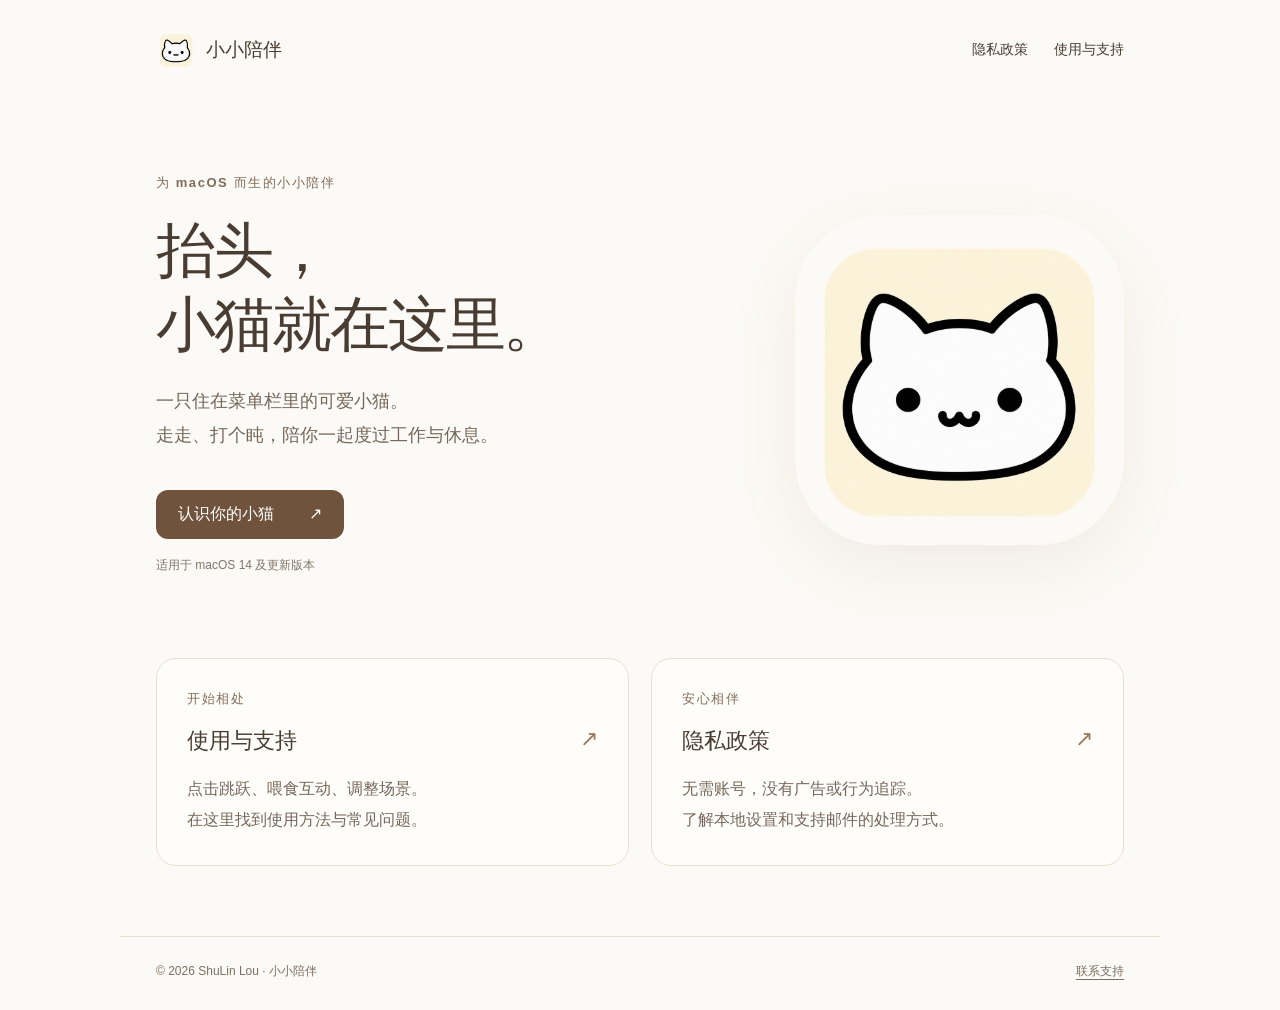
==== index.html @ c27d42a8 "创建小小陪伴官网、隐私政策与支持页面" ====
<!doctype html>
<html lang="zh-Hans"><head><meta charset="utf-8"><meta name="viewport" content="width=device-width, initial-scale=1"><meta name="description" content="小小陪伴是一款 macOS 菜单栏宠物应用。在这里了解使用方法、获取支持并阅读隐私政策。"><meta name="color-scheme" content="light"><title>住在菜单栏里的可爱小猫 · 小小陪伴</title><link rel="icon" href="./assets/app-icon.png"><link rel="stylesheet" href="./assets/style.css"></head>
<body><a class="skip" href="#content">跳转到内容</a><header><a class="brand" href="./"><img src="./assets/app-icon.png" alt="" width="40" height="40">小小陪伴</a><nav aria-label="主导航"><a href="./privacy/">隐私政策</a><a href="./support/">使用与支持</a></nav></header><main id="content"><section class="hero"><div><div class="eyebrow">为 macOS 而生的小小陪伴</div><h1>抬头，<br>小猫就在这里。</h1><p class="intro">一只住在菜单栏里的可爱小猫。<br>走走、打个盹，陪你一起度过工作与休息。</p><a class="button" href="support/">认识你的小猫 <span aria-hidden="true">↗</span></a><p class="note">适用于 macOS 14 及更新版本</p></div><img class="hero-cat" src="assets/app-icon.png" alt="奶油色背景上微笑的白色小猫" width="320" height="320"></section><section class="cards" aria-label="帮助与隐私"><a class="card" href="support/"><span class="eyebrow">开始相处</span><h2>使用与支持 <span aria-hidden="true">↗</span></h2><p>点击跳跃、喂食互动、调整场景。<br>在这里找到使用方法与常见问题。</p></a><a class="card" href="privacy/"><span class="eyebrow">安心相伴</span><h2>隐私政策 <span aria-hidden="true">↗</span></h2><p>无需账号，没有广告或行为追踪。<br>了解本地设置和支持邮件的处理方式。</p></a></section></main><footer><span>© 2026 ShuLin Lou · 小小陪伴</span><a href="mailto:onebooksoftware@outlook.com">联系支持</a></footer></body></html>
---- assets/style.css ----
:root{font-family:-apple-system,BlinkMacSystemFont,"PingFang SC","Microsoft YaHei",sans-serif;color:#493d33;background:#fcfaf6;font-synthesis:none}*{box-sizing:border-box}body{margin:0}a{color:inherit;text-underline-offset:4px}header,main,footer{max-width:1040px;margin:auto;padding:0 36px}header{min-height:100px;display:flex;align-items:center;justify-content:space-between;gap:24px}.brand{display:flex;align-items:center;gap:10px;font-size:19px;font-weight:650;text-decoration:none}.brand img{border-radius:12px}nav{display:flex;gap:26px;font-size:14px}nav a{text-decoration:none}a:hover{color:#835b39}a:focus-visible{outline:3px solid #a87546;outline-offset:6px}.hero{display:flex;align-items:center;justify-content:space-between;gap:40px;padding:74px 0 72px}.eyebrow{font-size:13px;letter-spacing:.12em;color:#816c58;font-weight:600}h1{font-size:clamp(36px,5.5vw,60px);line-height:1.23;letter-spacing:-.035em;margin:22px 0}.intro{font-size:18px;line-height:1.9;color:#75675c}.hero-cat{width:34%;height:auto;border-radius:26%;box-shadow:0 22px 70px #8d70441a}.button{display:inline-flex;gap:35px;padding:14px 22px;background:#70533d;color:white;border-radius:12px;text-decoration:none;margin-top:20px}.button:hover{background:#59402e;color:white}.note{font-size:12px;color:#82766b;margin-top:18px}.cards{display:grid;grid-template-columns:1fr 1fr;gap:22px;padding-bottom:70px}.card{padding:30px;border:1px solid #e8dfd3;border-radius:20px;background:#fffdf9;text-decoration:none}.card h2{font-size:22px}.card h2 span{float:right;color:#9b795a}.card p{color:#75675c;line-height:1.9;margin-bottom:0}footer{border-top:1px solid #e8dfd3;padding-top:26px;padding-bottom:30px;display:flex;justify-content:space-between;gap:20px;font-size:12px;color:#7b6e62}article{max-width:740px;margin:50px auto 76px}article h1{font-size:42px}.prose{margin-top:40px;line-height:1.9}.prose h2{font-size:22px;margin:36px 0 12px}.prose h3{font-size:17px;margin:26px 0 8px}.prose p,.prose li{font-size:15px;color:#65594f}.prose a{overflow-wrap:anywhere}.prose ul{padding-left:22px}.skip{position:absolute;left:16px;top:-80px;background:white;padding:12px}.skip:focus{top:12px}@media(max-width:640px){header,main,footer{padding-left:22px;padding-right:22px}header{min-height:84px;gap:12px}.brand{font-size:16px}.brand img{width:32px;height:32px}nav{gap:14px;font-size:12px}.hero{padding:38px 0 44px;gap:20px;align-items:flex-start}.hero-cat{width:28%;margin-top:48px}.intro{font-size:15px}.cards{grid-template-columns:1fr;padding-bottom:40px}.card{padding:24px}article{margin-top:32px}article h1{font-size:34px}footer{flex-wrap:wrap}}
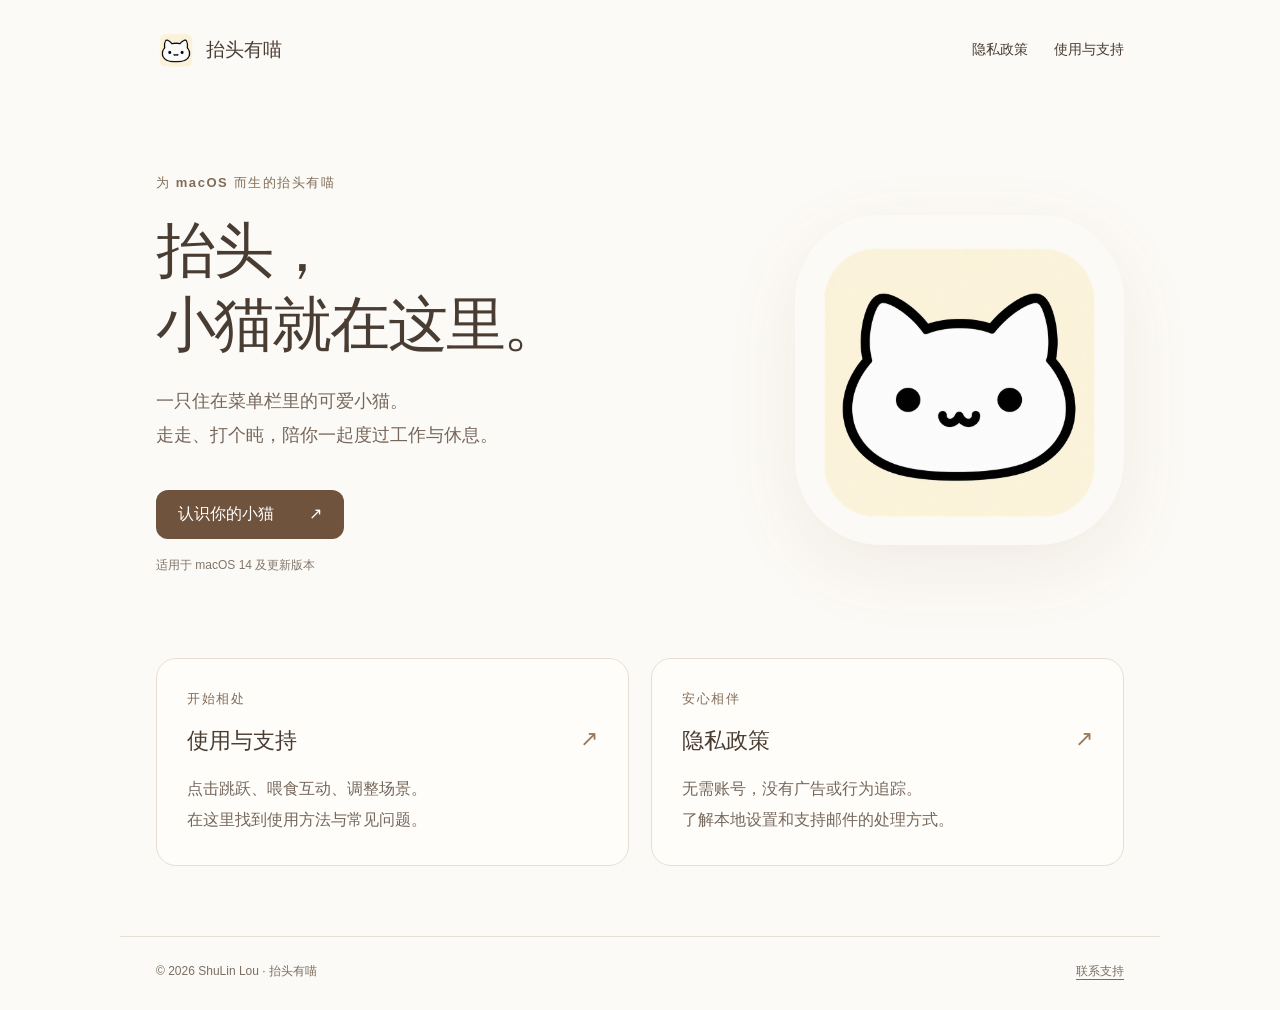
==== commit f392a3ca: "将应用名称更新为抬头有喵" ====
--- a/index.html
+++ b/index.html
@@ -1,3 +1,3 @@
 <!doctype html>
-<html lang="zh-Hans"><head><meta charset="utf-8"><meta name="viewport" content="width=device-width, initial-scale=1"><meta name="description" content="小小陪伴是一款 macOS 菜单栏宠物应用。在这里了解使用方法、获取支持并阅读隐私政策。"><meta name="color-scheme" content="light"><title>住在菜单栏里的可爱小猫 · 小小陪伴</title><link rel="icon" href="./assets/app-icon.png"><link rel="stylesheet" href="./assets/style.css"></head>
-<body><a class="skip" href="#content">跳转到内容</a><header><a class="brand" href="./"><img src="./assets/app-icon.png" alt="" width="40" height="40">小小陪伴</a><nav aria-label="主导航"><a href="./privacy/">隐私政策</a><a href="./support/">使用与支持</a></nav></header><main id="content"><section class="hero"><div><div class="eyebrow">为 macOS 而生的小小陪伴</div><h1>抬头，<br>小猫就在这里。</h1><p class="intro">一只住在菜单栏里的可爱小猫。<br>走走、打个盹，陪你一起度过工作与休息。</p><a class="button" href="support/">认识你的小猫 <span aria-hidden="true">↗</span></a><p class="note">适用于 macOS 14 及更新版本</p></div><img class="hero-cat" src="assets/app-icon.png" alt="奶油色背景上微笑的白色小猫" width="320" height="320"></section><section class="cards" aria-label="帮助与隐私"><a class="card" href="support/"><span class="eyebrow">开始相处</span><h2>使用与支持 <span aria-hidden="true">↗</span></h2><p>点击跳跃、喂食互动、调整场景。<br>在这里找到使用方法与常见问题。</p></a><a class="card" href="privacy/"><span class="eyebrow">安心相伴</span><h2>隐私政策 <span aria-hidden="true">↗</span></h2><p>无需账号，没有广告或行为追踪。<br>了解本地设置和支持邮件的处理方式。</p></a></section></main><footer><span>© 2026 ShuLin Lou · 小小陪伴</span><a href="mailto:onebooksoftware@outlook.com">联系支持</a></footer></body></html>+<html lang="zh-Hans"><head><meta charset="utf-8"><meta name="viewport" content="width=device-width, initial-scale=1"><meta name="description" content="抬头有喵是一款 macOS 菜单栏宠物应用。在这里了解使用方法、获取支持并阅读隐私政策。"><meta name="color-scheme" content="light"><title>住在菜单栏里的可爱小猫 · 抬头有喵</title><link rel="icon" href="./assets/app-icon.png"><link rel="stylesheet" href="./assets/style.css"></head>
+<body><a class="skip" href="#content">跳转到内容</a><header><a class="brand" href="./"><img src="./assets/app-icon.png" alt="" width="40" height="40">抬头有喵</a><nav aria-label="主导航"><a href="./privacy/">隐私政策</a><a href="./support/">使用与支持</a></nav></header><main id="content"><section class="hero"><div><div class="eyebrow">为 macOS 而生的抬头有喵</div><h1>抬头，<br>小猫就在这里。</h1><p class="intro">一只住在菜单栏里的可爱小猫。<br>走走、打个盹，陪你一起度过工作与休息。</p><a class="button" href="support/">认识你的小猫 <span aria-hidden="true">↗</span></a><p class="note">适用于 macOS 14 及更新版本</p></div><img class="hero-cat" src="assets/app-icon.png" alt="奶油色背景上微笑的白色小猫" width="320" height="320"></section><section class="cards" aria-label="帮助与隐私"><a class="card" href="support/"><span class="eyebrow">开始相处</span><h2>使用与支持 <span aria-hidden="true">↗</span></h2><p>点击跳跃、喂食互动、调整场景。<br>在这里找到使用方法与常见问题。</p></a><a class="card" href="privacy/"><span class="eyebrow">安心相伴</span><h2>隐私政策 <span aria-hidden="true">↗</span></h2><p>无需账号，没有广告或行为追踪。<br>了解本地设置和支持邮件的处理方式。</p></a></section></main><footer><span>© 2026 ShuLin Lou · 抬头有喵</span><a href="mailto:onebooksoftware@outlook.com">联系支持</a></footer></body></html>
